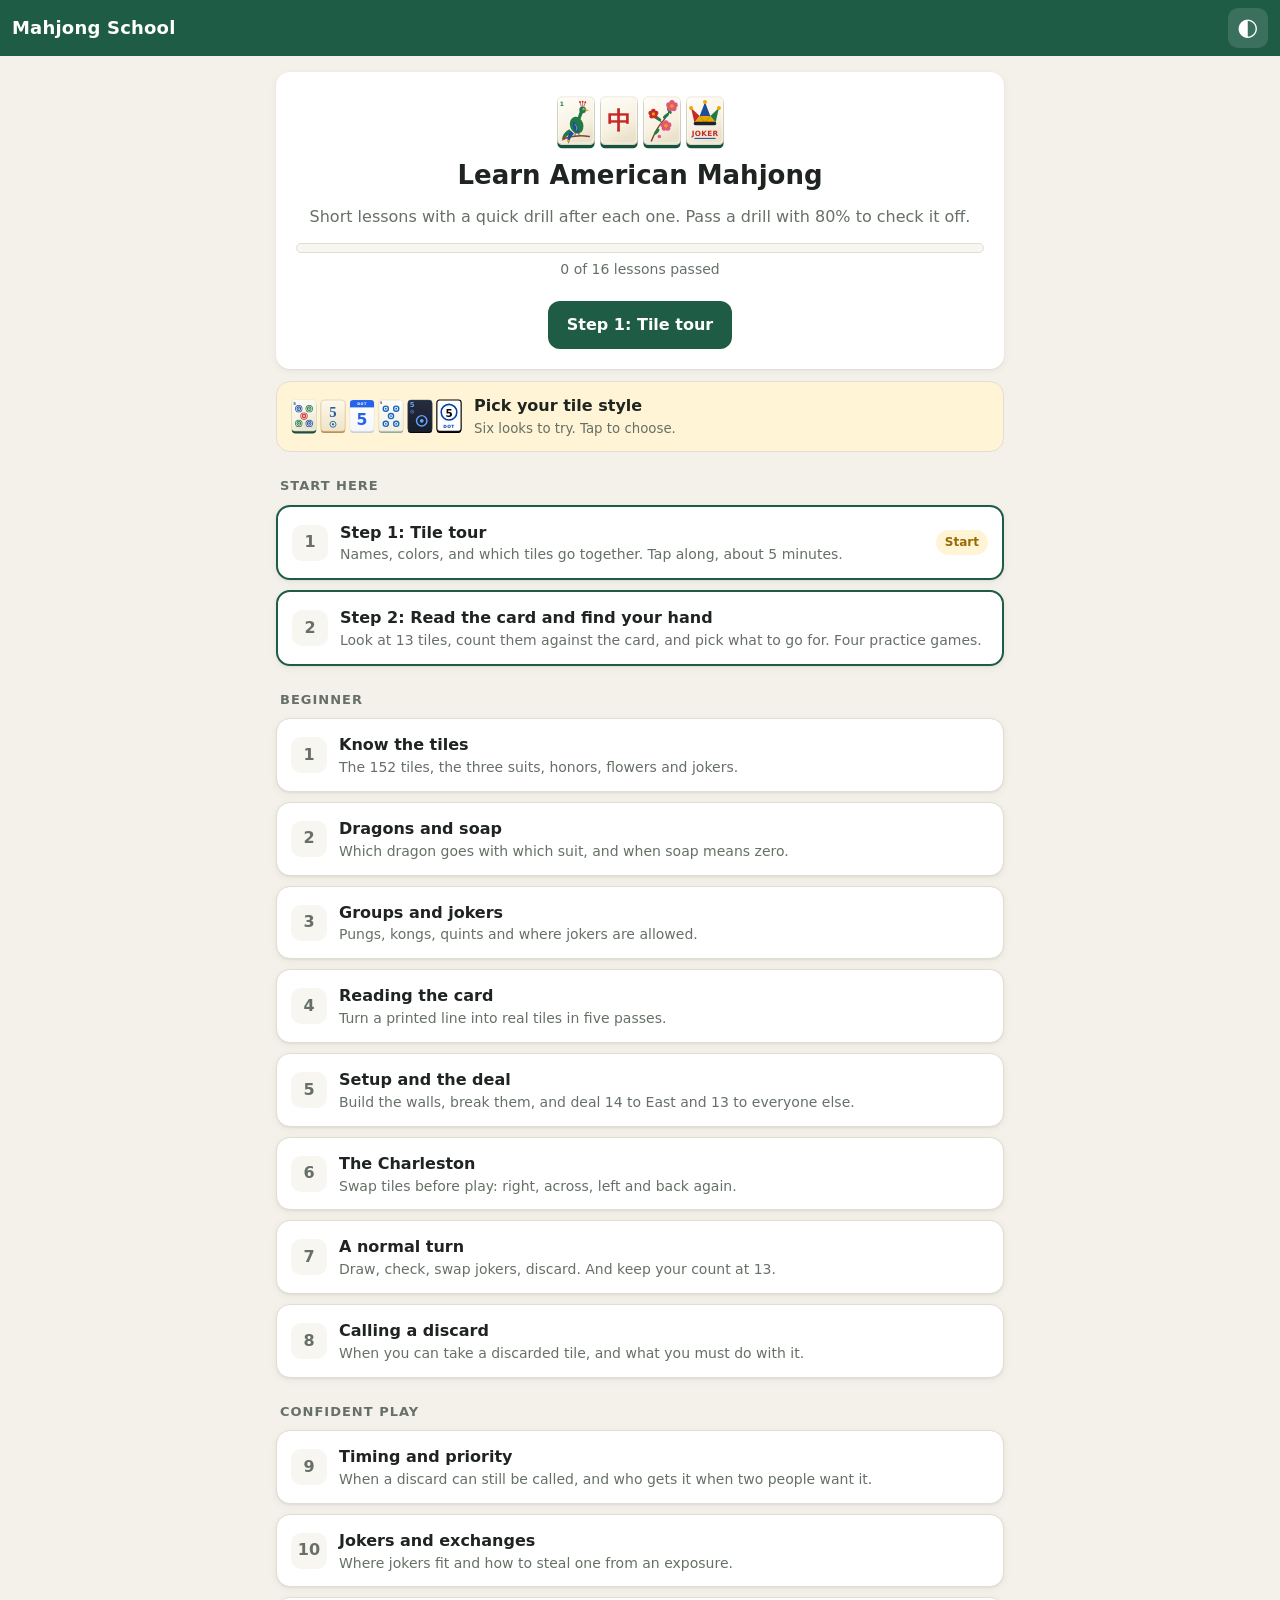
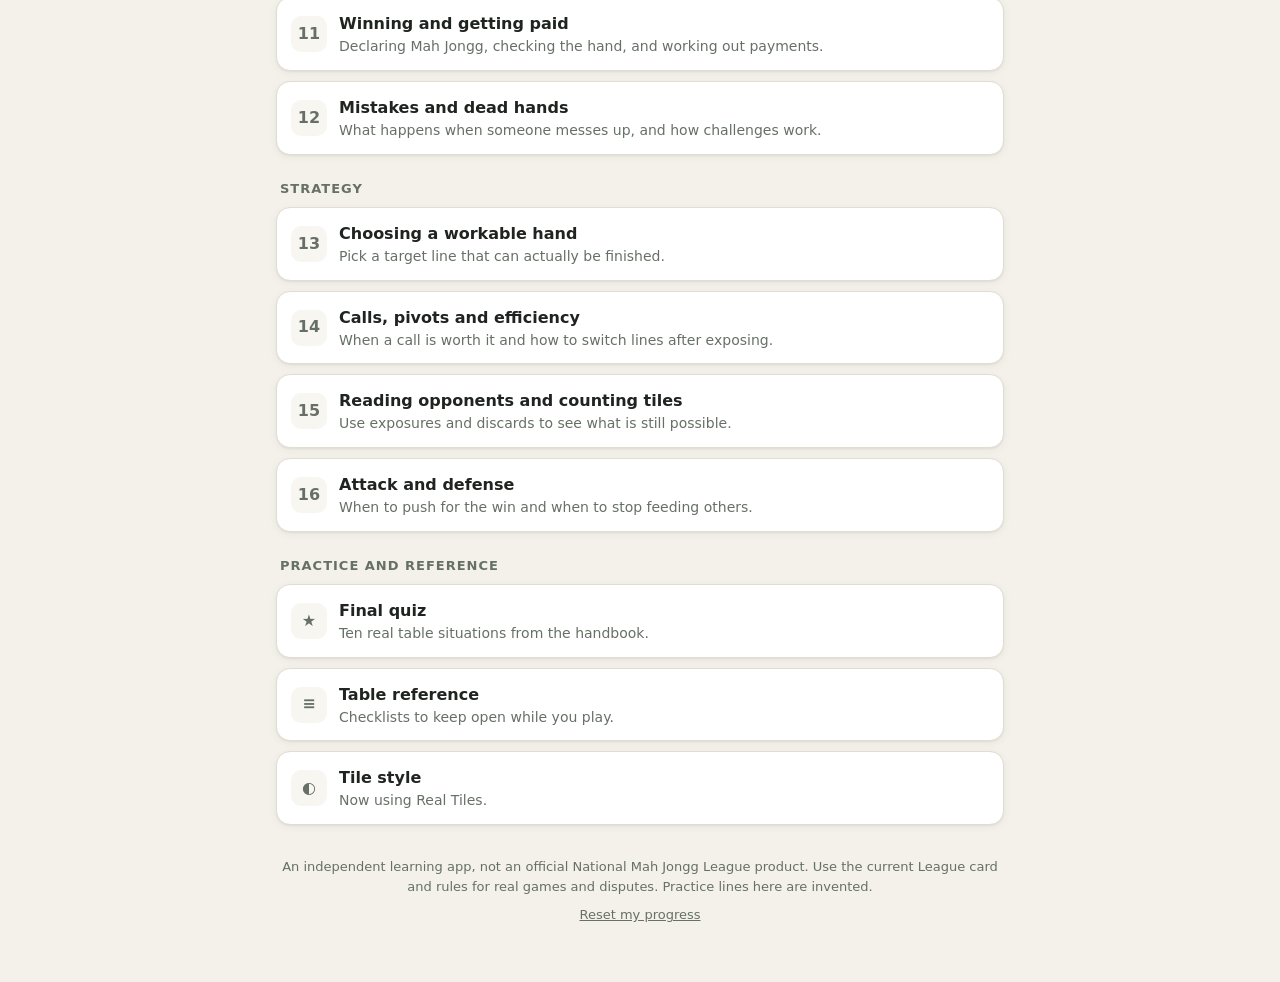
==== index.html @ cfd689c4 "Add files via upload" ====
<!doctype html>
<html lang="en">
<head>
  <meta charset="utf-8">
  <meta name="viewport" content="width=device-width, initial-scale=1, viewport-fit=cover">
  <title>Mahjong School</title>
  <meta name="description" content="Learn American Mahjong rules step by step with lessons and drills.">
  <meta name="theme-color" content="#1f5c46">
  <meta name="apple-mobile-web-app-capable" content="yes">
  <meta name="mobile-web-app-capable" content="yes">
  <meta name="apple-mobile-web-app-title" content="Mahjong School">
  <link rel="manifest" href="manifest.webmanifest">
  <link rel="icon" href="icon.svg" type="image/svg+xml">
  <link rel="apple-touch-icon" href="icon.svg">
  <link rel="stylesheet" href="css/style.css">
</head>
<body>
  <header class="bar">
    <button id="back" class="icon-btn" aria-label="Back" hidden>‹</button>
    <a href="#/" class="brand">Mahjong School</a>
    <a href="#/tiles" class="icon-btn" aria-label="Tile style">◐</a>
  </header>
  <main id="app"></main>
  <script src="js/tiles.js"></script>
  <script src="js/content.js"></script>
  <script src="js/drills.js"></script>
  <script src="js/card.js"></script>
  <script src="js/app.js"></script>
</body>
</html>
---- css/style.css ----
:root {
  --bg: #f4f1ea;
  --surface: #ffffff;
  --surface2: #f8f6f1;
  --ink: #1f2420;
  --muted: #667066;
  --line: #e2ddd2;
  --felt: #1f5c46;
  --felt-ink: #ffffff;
  --accent: #c0392b;
  --ok: #1d7a47;
  --ok-bg: #e6f4ec;
  --no: #b3261e;
  --no-bg: #fbe9e7;
  --warn: #9a6a00;
  --warn-bg: #fff4d6;
  --radius: 14px;
  --shadow: 0 1px 2px rgba(0,0,0,.05), 0 2px 8px rgba(0,0,0,.05);
  --a: #1f5fa8; --b: #c0392b; --c: #1d7a47;
}
@media (prefers-color-scheme: dark) {
  :root {
    --bg: #12161a; --surface: #1b2127; --surface2: #222930; --ink: #e9ece8; --muted: #9aa49c;
    --line: #2d353d; --felt: #2a7a5e; --ok: #5fd08f; --ok-bg: #173527; --no: #ff8a80; --no-bg: #3a1d1b;
    --warn: #f5c451; --warn-bg: #3a3016; --shadow: none;
    --a: #6aa8f0; --b: #f2776b; --c: #5fd08f;
  }
}
* { box-sizing: border-box; }
html { -webkit-text-size-adjust: 100%; }
body {
  margin: 0; background: var(--bg); color: var(--ink);
  font: 16px/1.55 system-ui, -apple-system, "Segoe UI", Roboto, sans-serif;
  padding-bottom: env(safe-area-inset-bottom);
}
a { color: inherit; }
h1, h2, h3 { line-height: 1.25; margin: 0 0 .5em; }
.tile { display: inline-block; flex: none; }
.tile-row { display: inline-flex; flex-wrap: wrap; gap: 3px; vertical-align: middle; margin: 4px 0; }

/* top bar */
.bar {
  position: sticky; top: 0; z-index: 10; display: flex; align-items: center; gap: 8px;
  padding: calc(8px + env(safe-area-inset-top)) 12px 8px; background: var(--felt); color: var(--felt-ink);
}
.brand { font-weight: 800; text-decoration: none; font-size: 18px; flex: 1; letter-spacing: .2px; }
.icon-btn {
  width: 40px; height: 40px; border-radius: 10px; border: 0; background: rgba(255,255,255,.12);
  color: inherit; font-size: 24px; display: grid; place-items: center; text-decoration: none; cursor: pointer;
}
.icon-btn[hidden] { display: none; }

main { max-width: 760px; margin: 0 auto; padding: 16px 16px 48px; }

/* buttons */
.btn {
  display: inline-flex; align-items: center; justify-content: center; gap: 6px;
  min-height: 48px; padding: 10px 18px; border-radius: 12px; border: 1px solid transparent;
  font: inherit; font-weight: 700; text-decoration: none; cursor: pointer; text-align: center;
}
.btn.primary { background: var(--felt); color: #fff; }
.btn.ghost { background: var(--surface); border-color: var(--line); color: var(--ink); }
.btn.wide { width: 100%; }
.linkbtn { background: none; border: 0; color: var(--muted); text-decoration: underline; font: inherit; cursor: pointer; padding: 8px; }

/* home */
.hero { background: var(--surface); border-radius: var(--radius); padding: 20px; box-shadow: var(--shadow); text-align: center; }
.hero h1 { font-size: 26px; margin-top: 6px; }
.hero p { color: var(--muted); margin: 0 0 14px; }
.hero .btn { width: 100%; margin-top: 6px; }
.meter { height: 10px; background: var(--surface2); border-radius: 99px; overflow: hidden; border: 1px solid var(--line); }
.meter i { display: block; height: 100%; background: var(--felt); border-radius: 99px; transition: width .3s; }
.meter.small { height: 6px; margin: 8px 0 14px; }
.meter-label { font-size: 14px; margin-top: 6px !important; }
.banner {
  display: flex; gap: 12px; align-items: center; margin-top: 12px; padding: 12px 14px; text-decoration: none;
  background: var(--warn-bg); border-radius: var(--radius); border: 1px solid var(--line);
}
.banner small { display: block; color: var(--muted); }
.stage { font-size: 13px; text-transform: uppercase; letter-spacing: 1px; color: var(--muted); margin: 26px 4px 10px; }
.list { display: grid; gap: 10px; }
.card {
  display: flex; align-items: center; gap: 12px; padding: 14px; background: var(--surface);
  border-radius: var(--radius); text-decoration: none; box-shadow: var(--shadow); border: 1px solid var(--line);
}
.card .num {
  width: 36px; height: 36px; flex: none; border-radius: 10px; display: grid; place-items: center;
  background: var(--surface2); font-weight: 800; color: var(--muted);
}
.card.done .num { background: var(--ok-bg); color: var(--ok); }
.card-body { flex: 1; min-width: 0; }
.card-body b { display: block; }
.card-body small { color: var(--muted); display: block; font-size: 14px; line-height: 1.35; }
.chip { font-size: 12px; font-weight: 700; padding: 3px 9px; border-radius: 99px; background: var(--surface2); color: var(--muted); white-space: nowrap; }
.chip.ok { background: var(--ok-bg); color: var(--ok); }
.chip.warn { background: var(--warn-bg); color: var(--warn); }
.foot { margin-top: 32px; font-size: 13px; color: var(--muted); text-align: center; }

/* lesson */
.eyebrow { font-size: 13px; color: var(--muted); margin: 4px 0; text-transform: uppercase; letter-spacing: .8px; }
.lesson h1 { font-size: 28px; }
.sec { background: var(--surface); border-radius: var(--radius); padding: 16px; margin: 12px 0; box-shadow: var(--shadow); border: 1px solid var(--line); overflow-x: auto; }
.sec h3 { font-size: 18px; }
.sec p { margin: .5em 0; }
.sec ul, .sec ol { padding-left: 22px; margin: .5em 0; }
.sec li { margin: .3em 0; }
.sec.tip { background: var(--warn-bg); }
.note { font-size: 14px; color: var(--muted); border-left: 3px solid var(--line); padding-left: 10px; }
.t { width: 100%; border-collapse: collapse; font-size: 15px; margin: 8px 0; }
.t th, .t td { text-align: left; padding: 8px 6px; border-bottom: 1px solid var(--line); vertical-align: middle; }
.t th { font-size: 13px; color: var(--muted); font-weight: 700; }
.t .yes { color: var(--ok); font-weight: 700; }
.t .no { color: var(--no); font-weight: 700; }
.practice {
  display: flex; gap: 12px; align-items: center; justify-content: space-between; flex-wrap: wrap;
  background: var(--felt); color: #fff; border-radius: var(--radius); padding: 16px; margin: 20px 0 12px;
}
.practice small { display: block; opacity: .85; }
.practice .btn.primary { background: #fff; color: var(--felt); }
.pager { display: flex; justify-content: space-between; gap: 10px; }
.pager .btn { flex: 1; font-size: 14px; }
.check { list-style: none; padding-left: 0 !important; }
.check li::before { content: "☐ "; color: var(--felt); font-weight: 800; }
.seq { display: flex; gap: 6px; margin: 8px 0; }
.seq span { flex: 1; text-align: center; background: var(--felt); color: #fff; border-radius: 8px; padding: 8px 4px; font-weight: 700; font-size: 14px; }
.seq.alt span { background: var(--surface2); color: var(--ink); border: 1px solid var(--line); }
.seq.one span { background: transparent; color: var(--felt); border: 2px dashed var(--felt); }

/* card line */
.cardline {
  font: 800 22px/1.3 ui-monospace, "SF Mono", Menlo, Consolas, monospace; letter-spacing: 1px;
  background: var(--surface2); border: 1px solid var(--line); border-radius: 10px; padding: 10px 12px; margin: 8px 0;
  display: flex; flex-wrap: wrap; gap: 10px; align-items: center;
}
.ln-a { color: var(--a); } .ln-b { color: var(--b); } .ln-c { color: var(--c); } .ln-n { color: var(--ink); }
.ln-tag { margin-left: auto; font-size: 14px; border: 2px solid currentColor; border-radius: 6px; padding: 0 6px; color: var(--muted); }

/* drill */
.drill-top { display: flex; justify-content: space-between; align-items: baseline; }
.drill-top span { color: var(--muted); font-size: 14px; }
.qcard { background: var(--surface); border-radius: var(--radius); padding: 18px 16px; box-shadow: var(--shadow); border: 1px solid var(--line); }
.prompt { text-align: center; }
.prompt .q { font-size: 18px; font-weight: 700; margin: 10px 0; }
.prompt .small, .small { color: var(--muted); font-size: 14px; margin: 6px 0; }
.rack { display: flex; flex-wrap: wrap; gap: 10px; justify-content: center; margin: 6px 0; }
.money { font-size: 17px; background: var(--surface2); border-radius: 10px; padding: 10px; }
.opts { display: grid; gap: 10px; margin-top: 14px; }
.opts.grid { grid-template-columns: 1fr 1fr; }
.opt {
  min-height: 52px; padding: 10px 14px; border-radius: 12px; border: 2px solid var(--line);
  background: var(--surface); color: var(--ink); font: inherit; font-weight: 600; text-align: left; cursor: pointer;
  display: flex; align-items: center; gap: 10px; transition: border-color .15s, background .15s;
}
.opts.grid .opt { flex-direction: column; text-align: center; justify-content: center; }
.optlabel { font-size: 14px; }
.opt:not(:disabled):active { transform: scale(.99); }
@media (hover: hover) { .opt:not(:disabled):hover { border-color: var(--felt); } }
.opt:disabled { cursor: default; }
.opt.right { border-color: var(--ok); background: var(--ok-bg); }
.opt.wrong { border-color: var(--no); background: var(--no-bg); }
.opt:disabled:not(.right):not(.wrong) { opacity: .55; }
.fb { margin-top: 14px; padding: 12px 14px; border-radius: 12px; }
.fb.ok { background: var(--ok-bg); } .fb.ok b { color: var(--ok); }
.fb.no { background: var(--no-bg); } .fb.no b { color: var(--no); }
.fb p { margin: 4px 0 0; }
#fb .btn { margin-top: 12px; }

.order { margin-top: 14px; text-align: center; }
.slots { display: flex; gap: 8px; justify-content: center; margin-bottom: 14px; }
.slot {
  flex: 1; max-width: 120px; min-height: 52px; border-radius: 12px; border: 2px dashed var(--line);
  display: grid; place-items: center; font-weight: 700; color: var(--muted);
}
.slot.filled { border-style: solid; border-color: var(--felt); color: var(--ink); }
.slot.right { border-color: var(--ok); background: var(--ok-bg); }
.slot.wrong { border-color: var(--no); background: var(--no-bg); }
.order-items { display: flex; gap: 8px; justify-content: center; flex-wrap: wrap; }
.order-items .opt { justify-content: center; min-width: 96px; }

.result { text-align: center; background: var(--surface); border-radius: var(--radius); padding: 28px 18px; box-shadow: var(--shadow); }
.result .big { font-size: 64px; font-weight: 900; line-height: 1; }
.result.ok .big { color: var(--ok); }
.result.no .big { color: var(--no); }
.result .msg { font-weight: 600; }
.stack { display: grid; gap: 10px; margin-top: 18px; }

/* tile styles page */
.page-title { font-size: 28px; }
.lead { color: var(--muted); margin-top: 0; }
.styles { display: grid; gap: 12px; }
.style-card {
  text-align: left; font: inherit; color: var(--ink); background: var(--surface); border: 2px solid var(--line);
  border-radius: var(--radius); padding: 14px; cursor: pointer; box-shadow: var(--shadow);
}
.style-card.on { border-color: var(--felt); box-shadow: 0 0 0 3px color-mix(in srgb, var(--felt) 25%, transparent); }
.style-head { display: flex; justify-content: space-between; align-items: center; gap: 8px; }
.style-card p { color: var(--muted); font-size: 14px; margin: 4px 0 8px; }
.allset { display: grid; grid-template-columns: repeat(auto-fill, minmax(64px, 1fr)); gap: 10px 6px; }
.allset figure { margin: 0; text-align: center; }
.allset figcaption { font-size: 11px; color: var(--muted); line-height: 1.2; }

@media (min-width: 700px) {
  .styles { grid-template-columns: 1fr 1fr; }
  .hero .btn { width: auto; }
}
.banner .tile-row { flex-wrap: nowrap; flex: none; }

/* ---------- tile tour ---------- */
.center { text-align: center; }
.c-bam { color: var(--c); } .c-crak { color: var(--b); } .c-dot { color: var(--a); }
.tour h1 { font-size: 28px; }
.tour-dots { display: flex; gap: 4px; margin-bottom: 10px; }
.tour-dots i { flex: 1; height: 5px; border-radius: 99px; background: var(--line); }
.tour-dots i.done { background: var(--felt); opacity: .55; }
.tour-dots i.on { background: var(--felt); }
.tour-body { overflow: visible; }
.tour-note { background: var(--warn-bg); border-radius: 10px; padding: 10px 12px; font-size: 15px; margin-top: 12px; }
.tour-nav { display: flex; gap: 10px; margin-top: 14px; position: sticky; bottom: 0; padding: 10px 0 calc(10px + env(safe-area-inset-bottom)); background: linear-gradient(to top, var(--bg) 70%, transparent); }
.tour-nav .btn { flex: 1; }
.tour-nav .btn.primary { flex: 2; }
.btn:disabled { opacity: .5; cursor: default; }
.tour-card { border: 2px solid var(--felt); }

.fam { display: grid; gap: 6px; margin: 12px 0; }
.fam-row { display: flex; align-items: center; gap: 12px; padding: 6px 10px; border-radius: 10px; background: var(--surface2); }
.fam-row.suit { border-left: 4px solid var(--felt); }
.fam-row small { display: block; color: var(--muted); font-size: 13px; }
.pairs { display: grid; gap: 8px; margin: 12px 0; }
.pair-row { display: flex; align-items: center; gap: 12px; padding: 8px 10px; border-radius: 10px; background: var(--surface2); }
.pair-row .tile-row { flex: none; margin: 0; }
.pair-row.ok { background: var(--ok-bg); }
.pair-row.bad { background: var(--no-bg); }
.vs { display: flex; align-items: center; justify-content: center; gap: 16px; font-weight: 800; color: var(--muted); }
.famtable td { font-size: 14px; }
.famtable .tile-row { margin: 0 4px 0 0; }

.tapgrid { display: grid; grid-template-columns: repeat(auto-fill, minmax(78px, 1fr)); gap: 8px; margin-top: 12px; }
.tapt {
  background: var(--surface2); border: 2px solid var(--line); border-radius: 12px; padding: 8px 4px 6px;
  display: flex; flex-direction: column; align-items: center; gap: 4px; cursor: pointer; font: inherit; color: var(--muted);
}
.tapt span { font-size: 12px; font-weight: 700; min-height: 16px; }
.tapt.shown { color: var(--ink); }
.tapt.active { border-color: var(--felt); background: var(--surface); }
.tapinfo { margin-top: 12px; padding: 10px 12px; border-radius: 10px; background: var(--surface2); min-height: 48px; text-align: center; }
.tapinfo small { color: var(--muted); }
.q.center { font-size: 18px; font-weight: 700; margin: 10px 0 4px; }

.match { display: grid; grid-template-columns: 1fr 1fr; gap: 14px; margin-top: 12px; }
.mcol { display: grid; gap: 8px; }
.mtile {
  display: flex; align-items: center; gap: 10px; padding: 8px; border-radius: 12px; border: 2px solid var(--line);
  background: var(--surface2); font: inherit; font-weight: 700; color: var(--ink); cursor: pointer; text-align: left;
}
.mtile span { font-size: 14px; }
.mtile.sel { border-color: var(--felt); background: var(--surface); box-shadow: 0 0 0 3px color-mix(in srgb, var(--felt) 25%, transparent); }
.mtile.matched { cursor: default; }
.mtile.m-b { border-color: var(--c); background: color-mix(in srgb, var(--c) 14%, var(--surface)); }
.mtile.m-c { border-color: var(--b); background: color-mix(in srgb, var(--b) 14%, var(--surface)); }
.mtile.m-d { border-color: var(--a); background: color-mix(in srgb, var(--a) 14%, var(--surface)); }
.shake { animation: shake .35s; border-color: var(--no) !important; }
@keyframes shake { 25% { transform: translateX(-5px); } 75% { transform: translateX(5px); } }
@media (max-width: 380px) { .mtile { flex-direction: column; text-align: center; } }

.sort-tile { margin: 8px 0; }
.bins { display: grid; grid-template-columns: 1fr 1fr 1fr; gap: 8px; margin-top: 10px; }
.bin { justify-content: center; text-align: center; padding: 8px 4px; min-height: 48px; font-size: 15px; }

/* ---------- step 2: card and hand finder ---------- */
.pline { width: 100%; text-align: left; }
.pl-groups {
  display: flex; flex-wrap: wrap; gap: 4px 12px; align-items: baseline;
  font: 800 19px/1.3 ui-monospace, "SF Mono", Menlo, Consolas, monospace; letter-spacing: .5px;
}
.pl-groups .grp { white-space: nowrap; }
.pl-meta { display: flex; flex-wrap: wrap; gap: 6px 10px; align-items: center; margin-top: 3px; font-size: 13px; color: var(--muted); }
.pl-note { flex: 1 1 auto; min-width: 0; }
.pl-tag { font-weight: 800; border: 1.5px solid currentColor; border-radius: 5px; padding: 0 5px; }
.pl-val { font-weight: 800; color: var(--ink); }
.pl-cat { font-size: 11px; font-weight: 800; text-transform: uppercase; letter-spacing: .6px; background: var(--surface2); border: 1px solid var(--line); border-radius: 99px; padding: 1px 8px; }
.pline-btn { display: block; width: 100%; font: inherit; color: inherit; background: var(--surface2); border: 1.5px solid var(--line); border-radius: 12px; padding: 10px 12px; margin: 8px 0; cursor: pointer; }
.pline-btn.open { border-color: var(--felt); }
.pl-sample { margin-top: 8px; }
.sec > .pline { background: var(--surface2); border: 1px solid var(--line); border-radius: 12px; padding: 10px 12px; margin: 8px 0; }

.build { display: flex; flex-wrap: wrap; gap: 8px; justify-content: center; margin: 10px 0; }
.bgrp { display: inline-flex; gap: 1px; }
.tw { display: inline-flex; position: relative; }
.tw.ghost { opacity: .3; filter: grayscale(.6); }
.tw.ghost::after { content: ""; position: absolute; inset: 0 0 3px; border: 1.5px dashed var(--muted); border-radius: 5px; }
.tw.jk::after { content: ""; position: absolute; left: 15%; right: 15%; bottom: -3px; height: 3px; border-radius: 3px; background: var(--felt); }

.prack { display: flex; flex-wrap: wrap; gap: 2px; justify-content: center; margin: 6px 0 10px; }
.rt { display: inline-flex; background: none; border: 0; padding: 0; border-radius: 6px; transition: transform .12s, opacity .15s; position: relative; }
.prack.selectable .rt { cursor: pointer; padding: 2px; }
.rt.dim { opacity: .3; }
.rt.use { filter: drop-shadow(0 0 3px color-mix(in srgb, var(--ok) 80%, transparent)); }
.rt.picked { transform: translateY(-8px); outline: 2.5px solid var(--accent); outline-offset: 1px; }

.lineopt { flex-direction: column; align-items: stretch; padding: 10px 12px; }
.lineopt.chosen { border-color: var(--felt); background: color-mix(in srgb, var(--felt) 12%, var(--surface)); box-shadow: 0 0 0 2px var(--felt); }
.lineopt.top3 { border-color: var(--ok); }
.fitchip { align-self: flex-start; margin-top: 6px; font-size: 12px; font-weight: 800; padding: 2px 9px; border-radius: 99px; background: var(--ok-bg); color: var(--ok); }
.opt.wrong .fitchip { background: var(--no-bg); color: var(--no); }
#cardpick .lineopt { margin: 6px 0; width: 100%; }
.catttl { font-size: 13px; text-transform: uppercase; letter-spacing: .8px; color: var(--muted); margin: 18px 4px 4px; }
.sticky-rack {
  position: sticky; top: calc(56px + env(safe-area-inset-top)); z-index: 5; background: var(--bg);
  padding: 6px 0 2px; margin: 0 -4px; border-bottom: 1px solid var(--line);
}
.sticky-rack .prack { margin: 2px 0; }
.sticky-rack p { margin: 0 0 4px; }
.checkbar { position: sticky; bottom: 0; padding: 10px 0 calc(10px + env(safe-area-inset-bottom)); background: linear-gradient(to top, var(--bg) 75%, transparent); }
.topcard { background: var(--surface); border: 1.5px solid var(--line); border-radius: 12px; padding: 10px 12px; margin: 10px 0; }
.topcard.mine { border-color: var(--felt); box-shadow: 0 0 0 2px var(--felt); }
.topcard .small { margin: 2px 0 0; }
.prack.selectable { margin-top: 16px; }

/* ---------- difficulty levels ---------- */
.levels { display: grid; grid-template-columns: repeat(3, 1fr); gap: 8px; margin: 4px 0 6px; }
.lvl {
  font: inherit; color: var(--ink); background: var(--surface); border: 2px solid var(--line); border-radius: 12px;
  padding: 10px 6px; cursor: pointer; display: flex; flex-direction: column; align-items: center; gap: 2px; min-height: 56px;
}
.lvl small { font-size: 12px; color: var(--muted); line-height: 1.2; text-align: center; }
.lvl.on.lvl-easy { border-color: #2e9d5b; background: color-mix(in srgb, #2e9d5b 12%, var(--surface)); }
.lvl.on.lvl-medium { border-color: #d49a00; background: color-mix(in srgb, #d49a00 14%, var(--surface)); }
.lvl.on.lvl-hard { border-color: #c0392b; background: color-mix(in srgb, #c0392b 12%, var(--surface)); }
.lvl-desc { margin: 4px 4px 12px; }
.lvl-badge { font-size: 11px; font-weight: 800; padding: 1px 8px; border-radius: 99px; color: #fff; vertical-align: 2px; margin-left: 4px; }
.lvl-badge.lvl-easy { background: #2e9d5b; } .lvl-badge.lvl-medium { background: #c48c00; } .lvl-badge.lvl-hard { background: #c0392b; }
.lvdots { display: flex; gap: 5px; margin-top: 6px; }
.lvdots .dot { width: 10px; height: 10px; border-radius: 50%; border: 2px solid var(--line); }
.lvdots .dot.on.lvl-easy { background: #2e9d5b; border-color: #2e9d5b; }
.lvdots .dot.on.lvl-medium { background: #d49a00; border-color: #d49a00; }
.lvdots .dot.on.lvl-hard { background: #c0392b; border-color: #c0392b; }
.hardtip { background: var(--warn-bg); border-radius: 12px; padding: 10px 14px; margin: 12px 0; font-size: 15px; }
.hardtip ul { margin: 4px 0 0; padding-left: 20px; }
.drill-top .lvl-badge { color: #fff; font-size: 11px; }
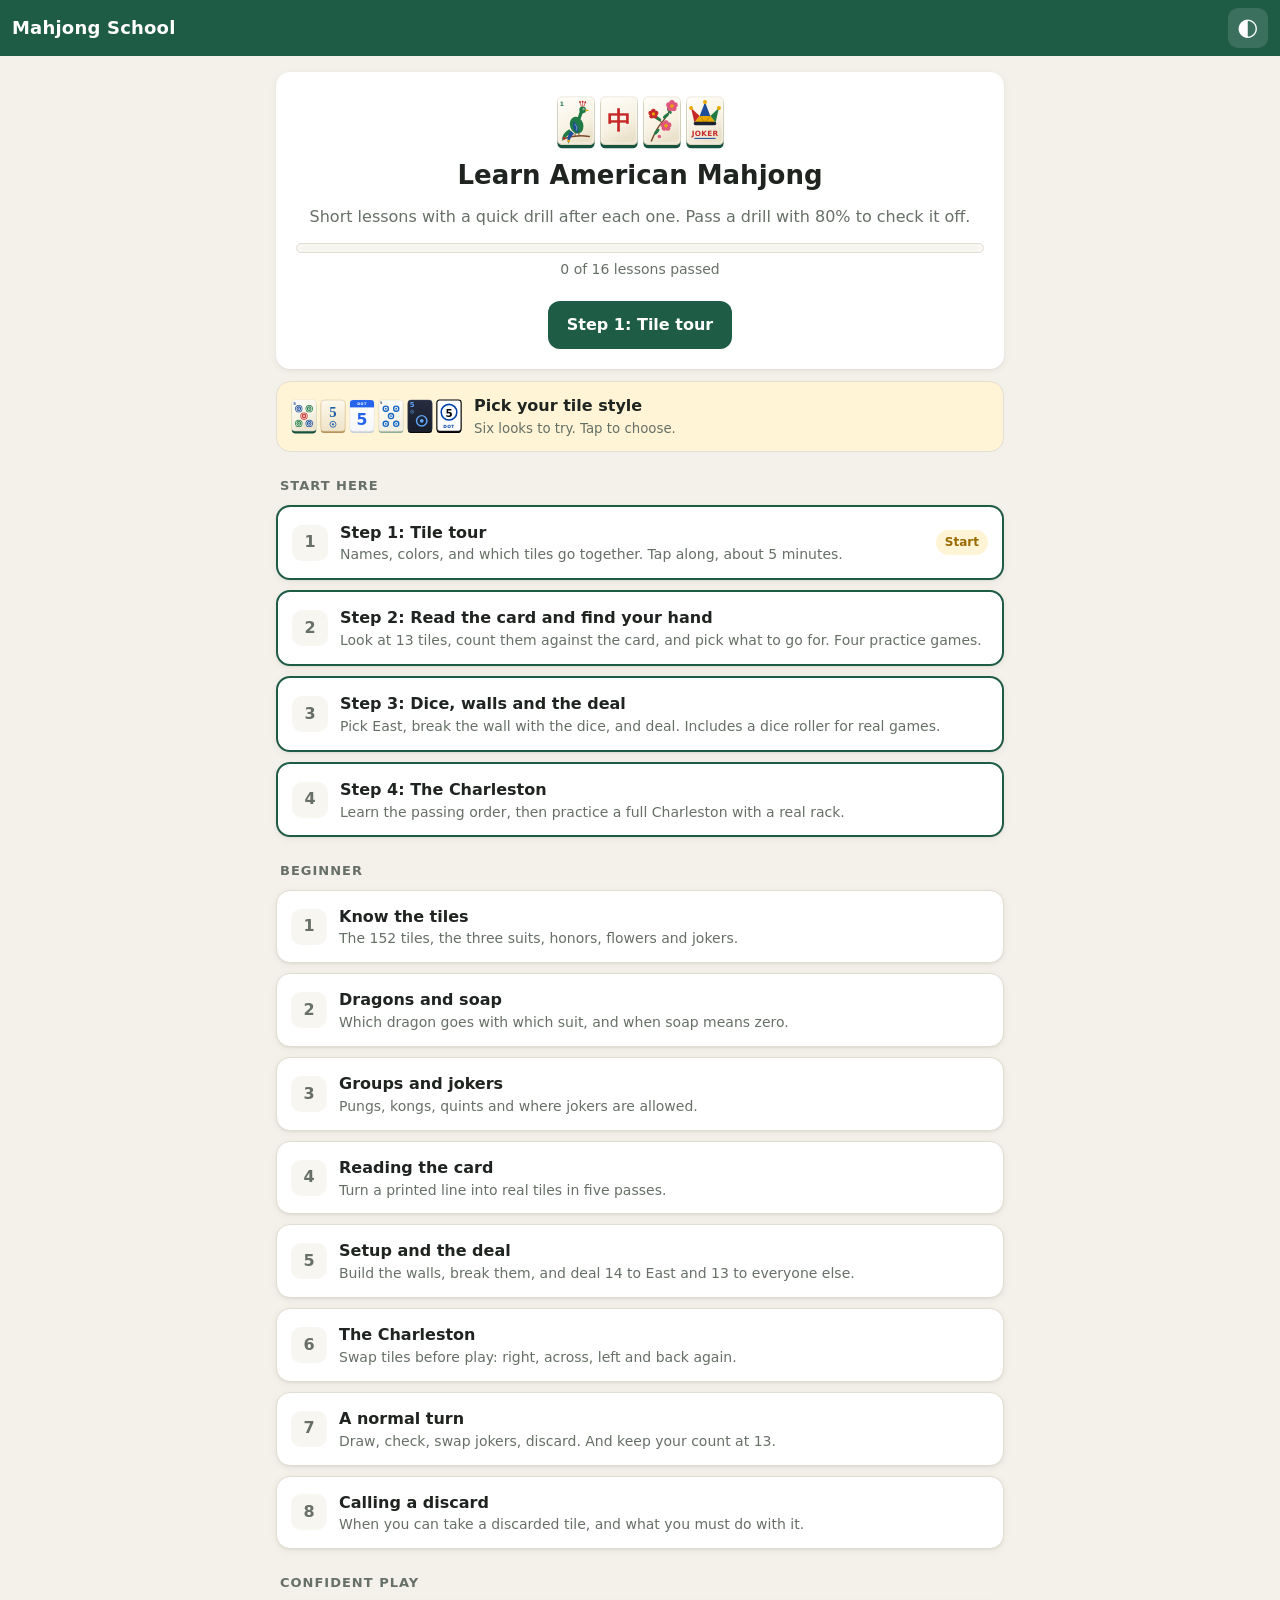
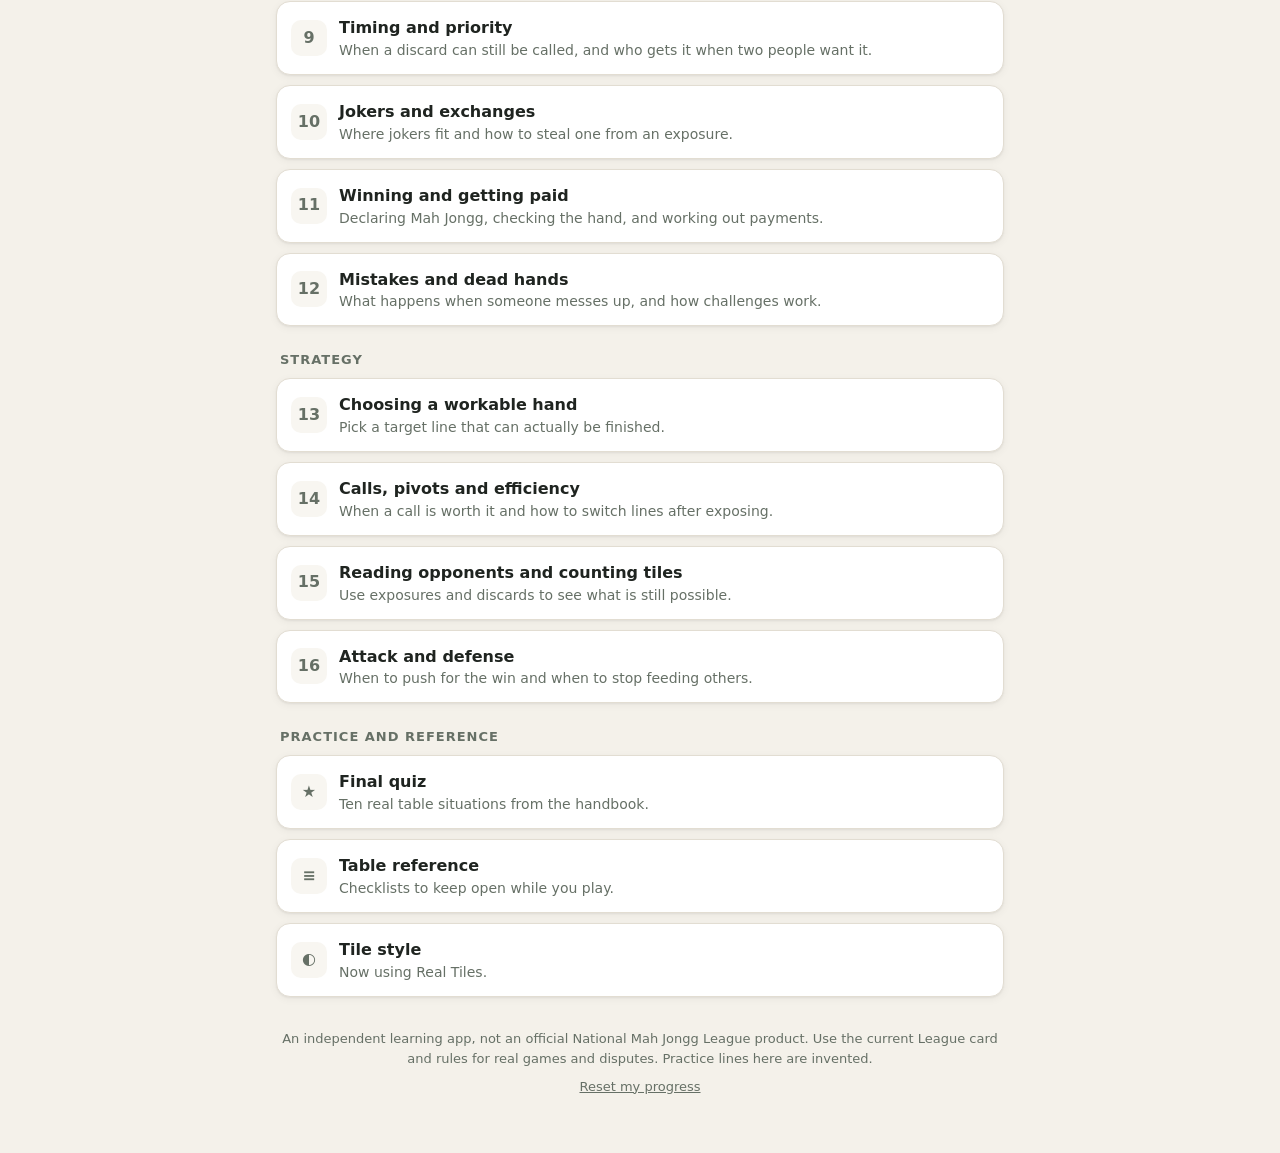
==== commit 9915bac5: "Add files via upload" ====
--- a/index.html
+++ b/index.html
@@ -25,6 +25,7 @@
   <script src="js/content.js"></script>
   <script src="js/drills.js"></script>
   <script src="js/card.js"></script>
+  <script src="js/steps.js"></script>
   <script src="js/app.js"></script>
 </body>
 </html>
--- a/css/style.css
+++ b/css/style.css
@@ -337,3 +337,129 @@
 .hardtip { background: var(--warn-bg); border-radius: 12px; padding: 10px 14px; margin: 12px 0; font-size: 15px; }
 .hardtip ul { margin: 4px 0 0; padding-left: 20px; }
 .drill-top .lvl-badge { color: #fff; font-size: 11px; }
+
+/* ---------- 8-tile dragon match ---------- */
+.m8grid { display: grid; grid-template-columns: repeat(4, 1fr); gap: 6px; margin-top: 6px; }
+.m8 {
+  display: flex; flex-direction: column; align-items: center; gap: 2px; padding: 6px 2px 4px;
+  background: var(--surface2); border: 2px solid var(--line); border-radius: 12px; font: inherit; color: var(--ink); cursor: pointer;
+}
+.m8 span { font-size: 11px; font-weight: 700; line-height: 1.1; text-align: center; }
+.m8.sel { border-color: var(--felt); background: var(--surface); box-shadow: 0 0 0 3px color-mix(in srgb, var(--felt) 25%, transparent); transform: translateY(-3px); }
+.m8.matched { opacity: .35; cursor: default; }
+.m8.m-b { border-color: var(--c); } .m8.m-c { border-color: var(--b); } .m8.m-d { border-color: var(--a); }
+.m8drag { display: grid; grid-template-columns: repeat(3, 1fr); gap: 8px; margin-top: 14px; }
+.mdrag {
+  display: flex; flex-direction: column; align-items: center; gap: 4px; padding: 10px 4px 8px; min-height: 150px;
+  background: var(--surface); border: 2px dashed var(--line); border-radius: 14px; font: inherit; color: var(--ink); cursor: pointer;
+}
+.mdn { font-size: 13px; font-weight: 800; text-align: center; line-height: 1.15; }
+.mdn small { display: block; font-weight: 600; color: var(--muted); }
+.mpile { display: flex; flex-wrap: wrap; gap: 1px; justify-content: center; min-height: 28px; }
+.mdrag[data-c="DG"] { border-color: color-mix(in srgb, var(--c) 55%, var(--line)); }
+.mdrag[data-c="DR"] { border-color: color-mix(in srgb, var(--b) 55%, var(--line)); }
+.mdrag[data-c="DW"] { border-color: color-mix(in srgb, var(--a) 55%, var(--line)); }
+.mdrag.flash { transform: scale(1.04); transition: transform .15s; }
+@media (min-width: 560px) { .m8grid { grid-template-columns: repeat(8, 1fr); } }
+
+/* ---------- bigger tiles in Step 2 ---------- */
+/* racks: 7 tiles per row, sized to the screen */
+.prack { gap: 4px 3px; margin: 8px 0 12px; }
+.prack .rt { flex: 0 0 calc((100% - 18px) / 7); max-width: 64px; }
+.prack .rt svg { width: 100%; height: auto; display: block; }
+.prack.selectable .rt { padding: 0; }
+.prack.selectable { margin-top: 18px; }
+.rt.picked { transform: translateY(-9px); outline-width: 3px; }
+.sticky-rack .prack .rt { flex-basis: calc((100% - 18px) / 7); max-width: 54px; }
+.sticky-rack { padding-top: 8px; }
+/* built hands */
+.build { gap: 10px 10px; }
+.pl-groups { font-size: 21px; }
+@media (min-width: 700px) { .prack .rt { max-width: 70px; } }
+.result .fresh { margin-top: 10px; }
+
+/* ---------- Step 3: dice, walls, deal ---------- */
+:root { --wall2: #2e8b6e; --wall1: #9fd2bd; --feltbg: #1f5c46; }
+@media (prefers-color-scheme: dark) { :root { --wall2: #3aa383; --wall1: #2a5b4b; --feltbg: #184a38; } }
+.minitable, .tablewrap { max-width: 380px; margin: 8px auto; }
+.tablesvg { width: 100%; height: auto; display: block; }
+.dicebox { text-align: center; }
+.dice { display: flex; gap: 14px; justify-content: center; margin: 10px 0 14px; }
+.die {
+  width: 64px; height: 64px; border-radius: 14px; background: #fffdf7; border: 1.5px solid #d6ccb3;
+  box-shadow: 0 4px 0 #c9bd9c, 0 6px 14px rgba(0,0,0,.15);
+  display: grid; grid-template-columns: repeat(3, 1fr); grid-template-rows: repeat(3, 1fr); padding: 9px; gap: 2px;
+}
+.die i { border-radius: 50%; }
+.die i.p { background: #1b2333; }
+.die[data-v="1"] i.p, .die[data-v="4"] i.p { background: #c62828; }
+.die.sm { width: 40px; height: 40px; border-radius: 9px; padding: 6px; box-shadow: 0 3px 0 #c9bd9c; }
+.dice.sm { gap: 8px; margin: 6px 0; }
+.die.rolling { animation: tumble .18s linear infinite; }
+@keyframes tumble { 0% { transform: rotate(0) translateY(0); } 50% { transform: rotate(14deg) translateY(-6px); } 100% { transform: rotate(0) translateY(0); } }
+.bigsum { font-size: 28px; font-weight: 800; margin-bottom: 4px; }
+.bigsum b { color: var(--felt); font-size: 34px; }
+.seg { display: flex; background: var(--surface2); border: 1px solid var(--line); border-radius: 12px; padding: 4px; gap: 4px; margin: 6px 0 12px; }
+.seg button { flex: 1; border: 0; background: transparent; padding: 10px; border-radius: 9px; font: inherit; font-weight: 700; color: var(--muted); cursor: pointer; min-height: 44px; }
+.seg button.on { background: var(--surface); color: var(--ink); box-shadow: var(--shadow); }
+.eastgrid { display: grid; grid-template-columns: 1fr 1fr; gap: 10px; margin: 10px 0 14px; }
+.eastseat { background: var(--surface); border: 2px solid var(--line); border-radius: 14px; padding: 10px; text-align: center; }
+.eastseat .tot { display: block; font-size: 22px; font-weight: 900; }
+.eastseat.win { border-color: var(--felt); background: color-mix(in srgb, var(--felt) 12%, var(--surface)); }
+.eastseat.win b::after { content: " · East"; color: var(--felt); }
+.eastseat.out { opacity: .4; }
+.ewall { position: relative; display: grid; grid-template-columns: repeat(19, 1fr); gap: 2px; margin: 8px 0 2px; }
+.stk {
+  aspect-ratio: 1 / 1.5; border: 0; border-radius: 4px; background: var(--wall2); box-shadow: 0 3px 0 #14503d inset, 0 2px 0 rgba(0,0,0,.2);
+  padding: 0; font: 800 10px system-ui, sans-serif; color: #fff; cursor: pointer;
+}
+.stk:disabled { cursor: default; }
+.stk.cnt { background: #d4a017; box-shadow: 0 3px 0 #9c7400 inset; animation: pop .25s both; }
+.stk.last { outline: 2.5px solid #e5484d; outline-offset: 1px; }
+.stk.wrongpick { outline: 2.5px dashed var(--no); outline-offset: 2px; }
+@keyframes pop { from { transform: scale(.6); opacity: .3; } to { transform: scale(1); opacity: 1; } }
+.ewall .brk { position: absolute; top: -6px; bottom: -6px; width: 3px; margin-left: -2px; background: #e5484d; border-radius: 3px; }
+.ewall-ends { display: flex; justify-content: space-between; font-size: 12px; color: var(--muted); margin-bottom: 8px; }
+.dealtop { display: flex; align-items: center; justify-content: center; gap: 12px; margin: 4px 0; }
+.dealtop .dice { margin: 0; }
+.seatbtns { display: grid; grid-template-columns: repeat(4, 1fr); gap: 8px; margin: 10px 0; }
+.seatbtns .opt { justify-content: center; padding: 8px 4px; }
+
+/* ---------- Step 4: Charleston ---------- */
+.passsvg { width: 170px; height: 170px; }
+.threearrows { display: grid; grid-template-columns: repeat(3, 1fr); gap: 6px; }
+.threearrows figure { margin: 0; text-align: center; }
+.threearrows .passsvg { width: 100%; height: auto; }
+.threearrows figcaption { font-size: 13px; }
+.chorder { display: grid; gap: 10px; }
+.chorder small { color: var(--muted); margin-left: 6px; }
+.dirbtns { display: grid; grid-template-columns: repeat(3, 1fr); gap: 8px; margin: 12px 0; }
+.dirbtns .opt { justify-content: center; font-size: 17px; }
+.dirbtns .opt.wrong { opacity: .6; }
+.oslots { display: grid; grid-template-columns: repeat(7, 1fr); gap: 4px; margin: 10px 0; }
+.oslot { border: 2px dashed var(--line); border-radius: 10px; text-align: center; padding: 6px 2px; min-height: 58px; display: flex; flex-direction: column; justify-content: center; }
+.oslot small { font-size: 9.5px; color: var(--muted); line-height: 1.1; }
+.oslot b { font-size: 12px; }
+.oslot.cur { border-color: var(--felt); border-style: solid; }
+.oslot.ok { border-style: solid; border-color: var(--ok); background: var(--ok-bg); }
+.passdots { display: flex; gap: 4px; margin: 6px 0 12px; }
+.passdots i { flex: 1; height: 6px; border-radius: 99px; background: var(--line); }
+.passdots i.done { background: var(--felt); opacity: .55; }
+.passdots i.on { background: var(--felt); }
+.passdots i.skip { background: repeating-linear-gradient(45deg, var(--line) 0 4px, transparent 4px 8px); }
+.passrow { display: flex; gap: 10px; align-items: center; }
+.passrow .passsvg { width: 110px; height: 110px; flex: none; }
+.passrow .q { margin: 0 0 4px; font-size: 17px; font-weight: 800; }
+.tray { display: flex; gap: 6px; justify-content: center; margin: 4px 0 8px; padding: 8px; border: 2px dashed var(--line); border-radius: 12px; }
+.tray .rt { flex: 0 0 auto; width: 46px; }
+.tray .rt svg { width: 100%; height: auto; }
+.tray .rt.picked { transform: translateY(-8px); outline: 3px solid var(--accent); outline-offset: 1px; border-radius: 6px; }
+.rt.newt { animation: pop .35s both; }
+.targets { margin: 8px 0; background: var(--surface2); border: 1px solid var(--line); border-radius: 12px; padding: 8px 12px; }
+.targets summary { cursor: pointer; font-weight: 700; font-size: 14px; }
+.targets .pline { margin: 8px 0; }
+.targets ul { margin: 6px 0; padding-left: 18px; font-size: 14px; }
+.fitbar { display: flex; flex-wrap: wrap; align-items: baseline; gap: 4px 10px; justify-content: center; background: var(--surface2); border-radius: 12px; padding: 10px; margin: 12px 0; }
+.fitbar b { font-size: 18px; color: var(--felt); }
+.fitbar small { color: var(--muted); width: 100%; text-align: center; }
+.fitbar.big b { font-size: 26px; }
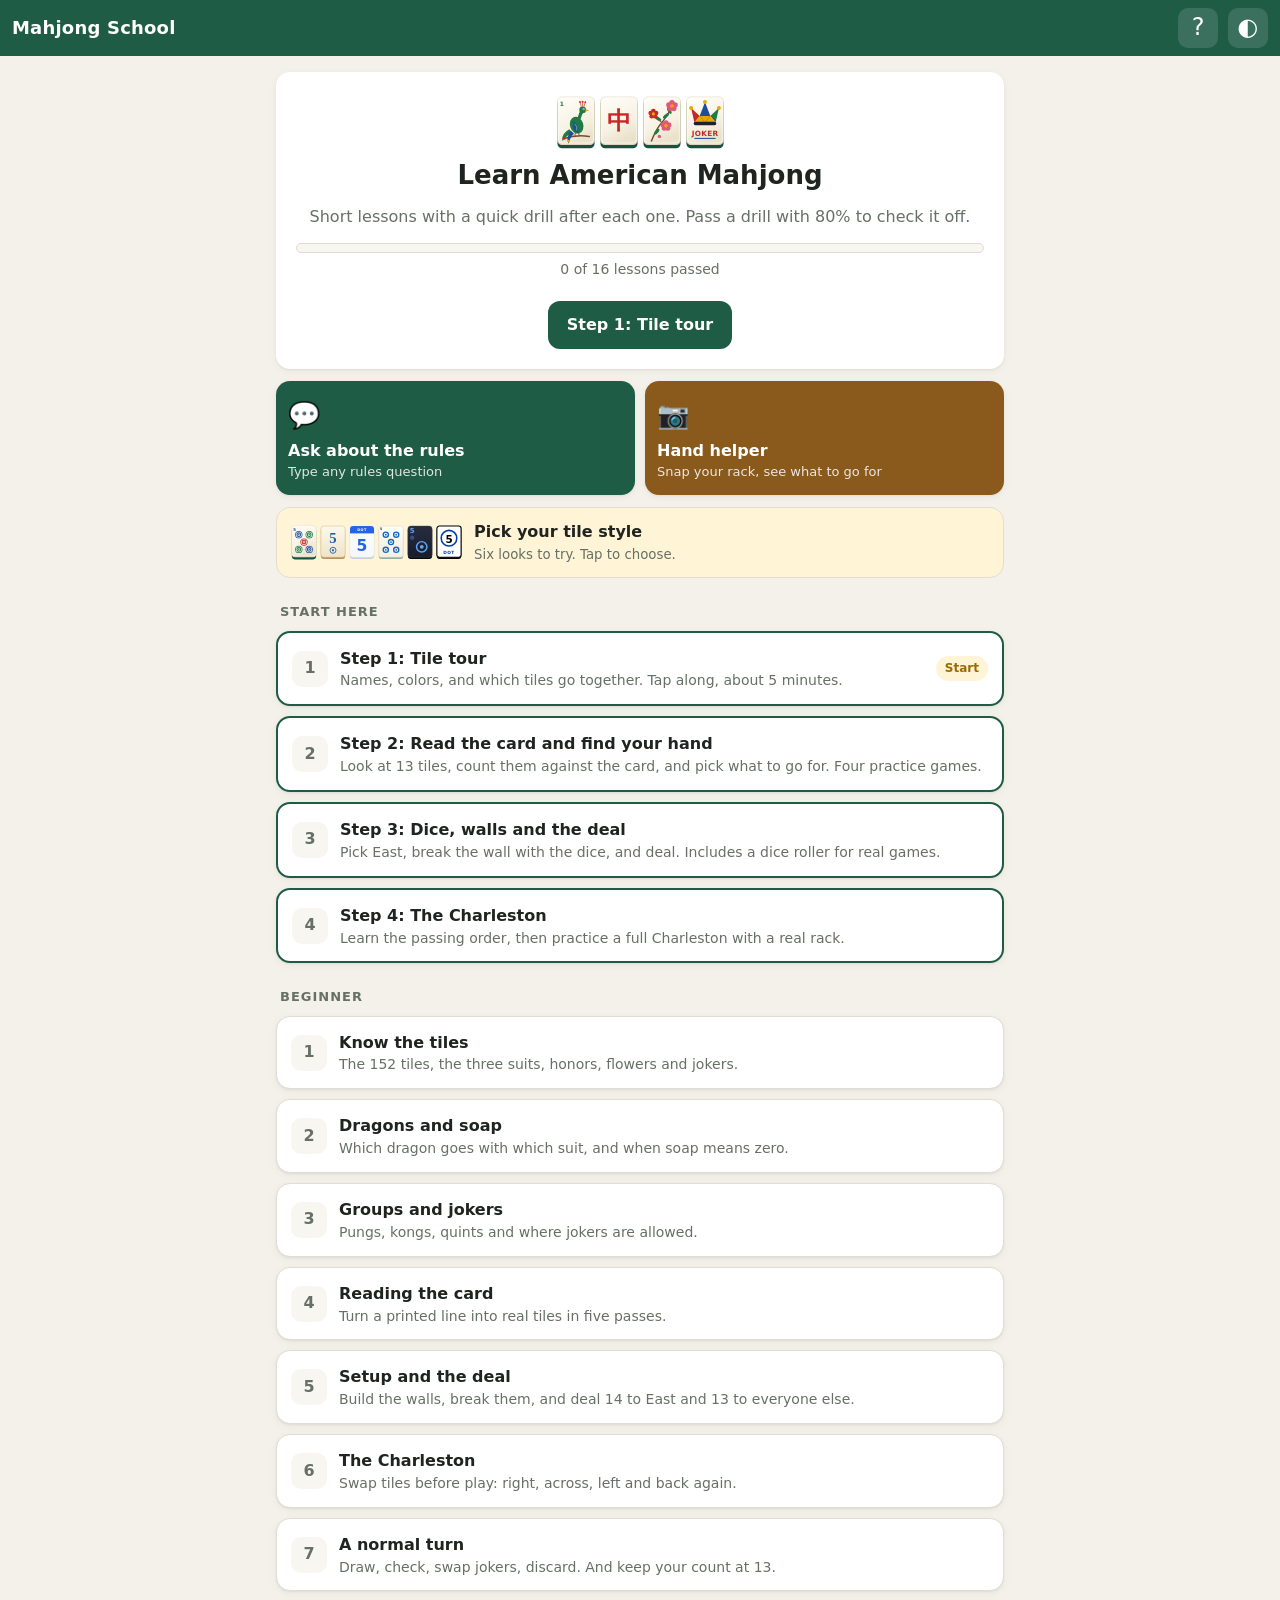
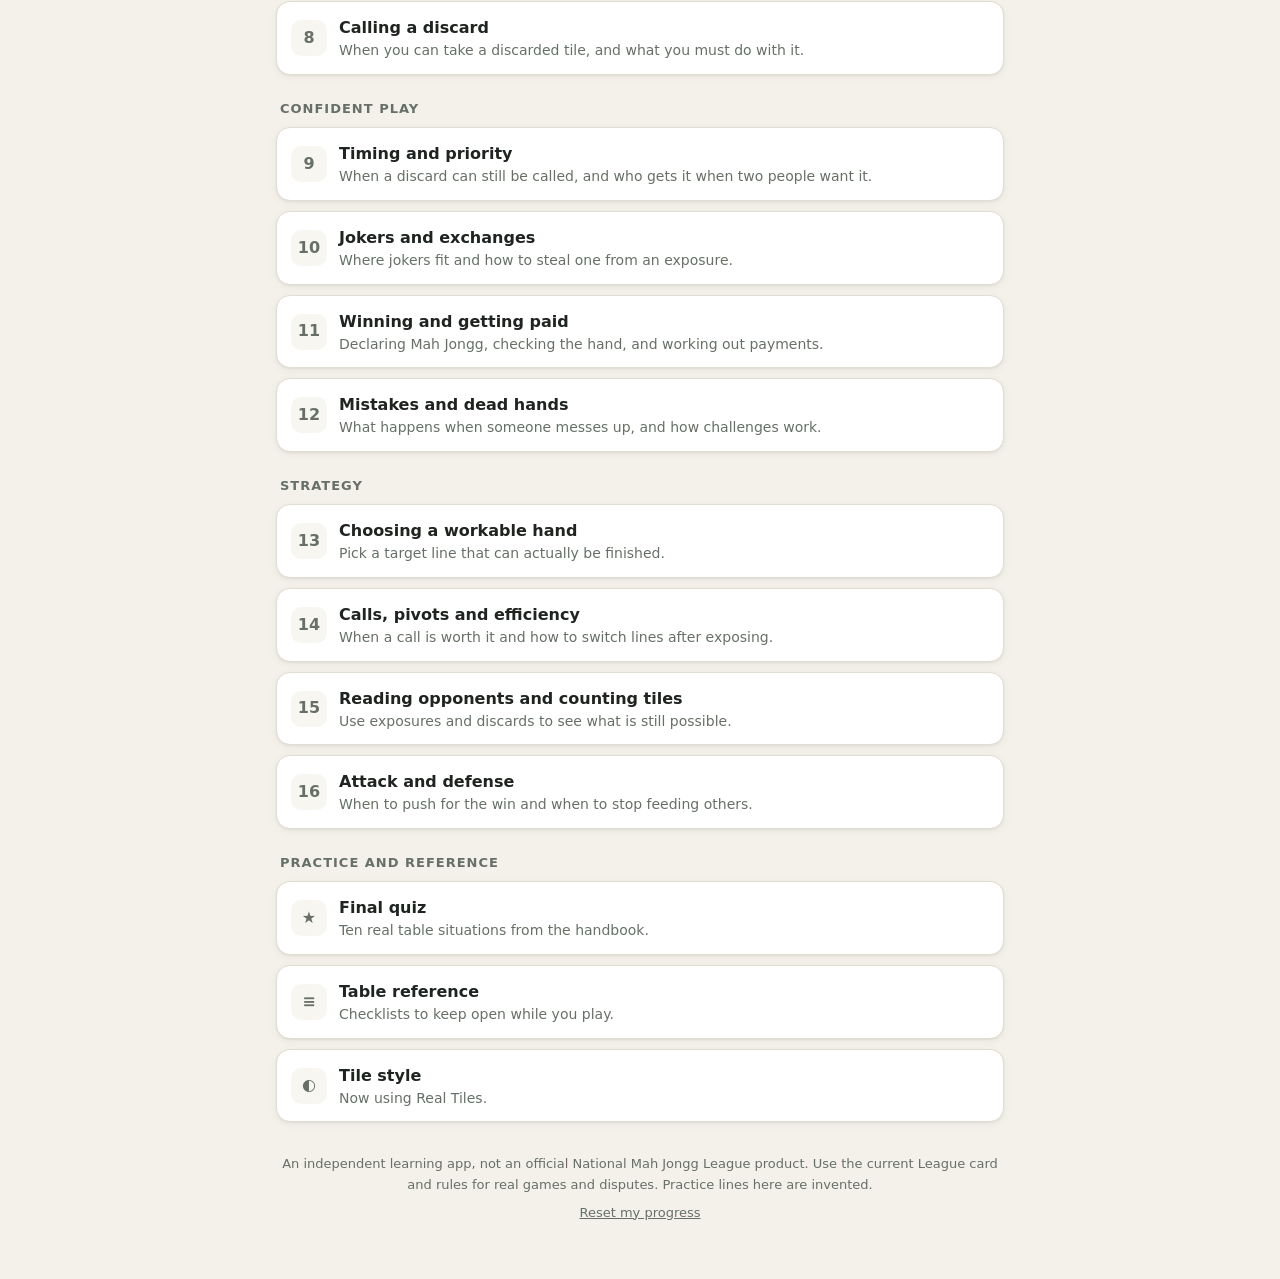
==== commit 58bf511a: "Add files via upload" ====
--- a/index.html
+++ b/index.html
@@ -18,6 +18,7 @@
   <header class="bar">
     <button id="back" class="icon-btn" aria-label="Back" hidden>‹</button>
     <a href="#/" class="brand">Mahjong School</a>
+    <a href="#/ask" class="icon-btn" aria-label="Ask about the rules">?</a>
     <a href="#/tiles" class="icon-btn" aria-label="Tile style">◐</a>
   </header>
   <main id="app"></main>
@@ -26,6 +27,8 @@
   <script src="js/drills.js"></script>
   <script src="js/card.js"></script>
   <script src="js/steps.js"></script>
+  <script src="js/ask.js"></script>
+  <script src="js/helper.js"></script>
   <script src="js/app.js"></script>
 </body>
 </html>
--- a/css/style.css
+++ b/css/style.css
@@ -463,3 +463,77 @@
 .fitbar b { font-size: 18px; color: var(--felt); }
 .fitbar small { color: var(--muted); width: 100%; text-align: center; }
 .fitbar.big b { font-size: 26px; }
+
+/* ---------- wall direction ---------- */
+.dirpair { display: grid; grid-template-columns: 1fr 1fr; gap: 10px; margin: 10px 0; }
+.dirpair figure { margin: 0; text-align: center; }
+.dirpair figcaption { font-size: 13px; line-height: 1.35; }
+.dirsvg { width: 100%; height: auto; max-width: 220px; }
+.wallorder li { margin: .35em 0; }
+.wallnote { background: var(--warn-bg); border-radius: 10px; padding: 8px 12px; margin: 10px 0 0; font-size: 15px; text-align: center; }
+.seatbtns.three { grid-template-columns: repeat(3, 1fr); }
+.seatbtns.three .opt { font-size: 14px; }
+
+/* ---------- Ask about the rules ---------- */
+.askcard { display: flex; align-items: center; gap: 12px; margin-top: 12px; padding: 14px; text-decoration: none; background: var(--felt); color: #fff; border-radius: var(--radius); box-shadow: var(--shadow); }
+.askcard small { display: block; opacity: .85; font-size: 14px; }
+.askicon { font-size: 26px; }
+.askgo { margin-left: auto; font-size: 28px; opacity: .8; }
+.icon-btn + .icon-btn { margin-left: 2px; }
+.ask { display: flex; flex-direction: column; min-height: calc(100vh - 110px); }
+.askhead h1 { font-size: 26px; margin-bottom: 2px; }
+.askhead .small { margin-top: 0; }
+.chat { flex: 1; display: flex; flex-direction: column; gap: 10px; padding: 8px 0 90px; }
+.msg { max-width: 88%; padding: 10px 14px; border-radius: 16px; line-height: 1.5; font-size: 16px; }
+.msg.me { align-self: flex-end; background: var(--felt); color: #fff; border-bottom-right-radius: 4px; }
+.msg.bot { align-self: flex-start; background: var(--surface); border: 1px solid var(--line); border-bottom-left-radius: 4px; box-shadow: var(--shadow); }
+.msg.bot .tile-row { display: flex; margin: 6px 0; }
+.msg.typing { display: flex; gap: 4px; padding: 14px; }
+.msg.typing span { width: 8px; height: 8px; border-radius: 50%; background: var(--muted); animation: blink 1s infinite; }
+.msg.typing span:nth-child(2) { animation-delay: .15s; } .msg.typing span:nth-child(3) { animation-delay: .3s; }
+@keyframes blink { 0%, 100% { opacity: .25; } 50% { opacity: 1; } }
+.asklink { display: inline-block; margin-top: 6px; font-weight: 700; color: var(--felt); }
+.srcline { margin: 0 0 4px; font-size: 13px; color: var(--muted); }
+.relq { margin: 10px 0 4px; }
+.askchips { display: flex; flex-wrap: wrap; gap: 6px; margin-top: 8px; }
+.chipq { font: inherit; font-size: 14px; background: var(--surface2); border: 1px solid var(--line); color: var(--ink); border-radius: 99px; padding: 7px 12px; cursor: pointer; text-align: left; }
+.askbar { position: sticky; bottom: 0; display: flex; gap: 8px; padding: 10px 0 calc(10px + env(safe-area-inset-bottom)); background: linear-gradient(to top, var(--bg) 80%, transparent); }
+.askbar input { flex: 1; min-width: 0; font: inherit; font-size: 16px; padding: 12px 14px; border-radius: 12px; border: 1.5px solid var(--line); background: var(--surface); color: var(--ink); }
+.askbar input:focus { outline: none; border-color: var(--felt); }
+
+/* ---------- tools row + hand helper ---------- */
+.tools { display: grid; grid-template-columns: 1fr 1fr; gap: 10px; margin-top: 12px; }
+.tools .askcard { margin-top: 0; flex-direction: column; align-items: flex-start; gap: 4px; padding: 14px 12px; }
+.tools .askcard small { font-size: 13px; line-height: 1.3; }
+.askcard.alt { background: #8a5a1c; }
+@media (prefers-color-scheme: dark) { .askcard.alt { background: #7a4f19; } }
+.photodrop { display: flex; flex-direction: column; align-items: center; gap: 4px; padding: 18px 12px; border: 2px dashed var(--line); border-radius: 14px; cursor: pointer; text-align: center; }
+.photodrop small { color: var(--muted); }
+.phicon { font-size: 34px; }
+.photobox img { display: block; width: 100%; max-height: 190px; object-fit: contain; border-radius: 10px; background: #000; }
+.photobox.big img { max-height: 70vh; }
+.photobtns { display: flex; justify-content: space-between; }
+.photosec.has { position: sticky; top: calc(56px + env(safe-area-inset-top)); z-index: 4; padding: 10px; }
+.rackhead { display: flex; justify-content: space-between; align-items: center; }
+.rackhead h3 { margin: 0; }
+.rcount { font-size: 14px; background: var(--warn-bg); color: var(--warn); border-radius: 99px; padding: 2px 10px; margin-left: 6px; }
+.rcount.ok { background: var(--ok-bg); color: var(--ok); }
+.myrack { display: flex; flex-wrap: wrap; gap: 3px; min-height: 52px; margin: 8px 0; align-items: center; }
+.myrack .rt { background: none; border: 0; padding: 0; cursor: pointer; }
+.padlabel { font-size: 12px; text-transform: uppercase; letter-spacing: .6px; color: var(--muted); margin: 12px 0 4px; }
+.pad { display: grid; grid-template-columns: repeat(9, 1fr); gap: 3px; }
+.padt { position: relative; background: none; border: 0; padding: 0; cursor: pointer; border-radius: 6px; }
+.padt svg { width: 100%; height: auto; display: block; }
+.padt:active { transform: scale(.94); }
+.padt i { position: absolute; top: -5px; right: -4px; background: var(--felt); color: #fff; font-style: normal; font-size: 11px; font-weight: 800; border-radius: 99px; min-width: 18px; height: 18px; line-height: 18px; text-align: center; }
+.resultsec { background: color-mix(in srgb, var(--felt) 10%, var(--surface)); border-color: var(--felt); }
+.resultsec .hl { color: var(--felt); }
+.catbars { display: grid; gap: 6px; }
+.catbar { display: grid; grid-template-columns: 130px 1fr 26px; align-items: center; gap: 8px; font-size: 14px; }
+.cbtrack { height: 12px; background: var(--surface2); border-radius: 99px; overflow: hidden; border: 1px solid var(--line); }
+.cbtrack i { display: block; height: 100%; background: var(--muted); border-radius: 99px; opacity: .55; }
+.catbar.top .cbtrack i { background: var(--felt); opacity: 1; }
+.catbar.top .cbname { font-weight: 800; }
+.catbar b { text-align: right; }
+
+@media (max-width: 500px) { .photobox img { max-height: 140px; } .photobox.big img { max-height: 60vh; } }
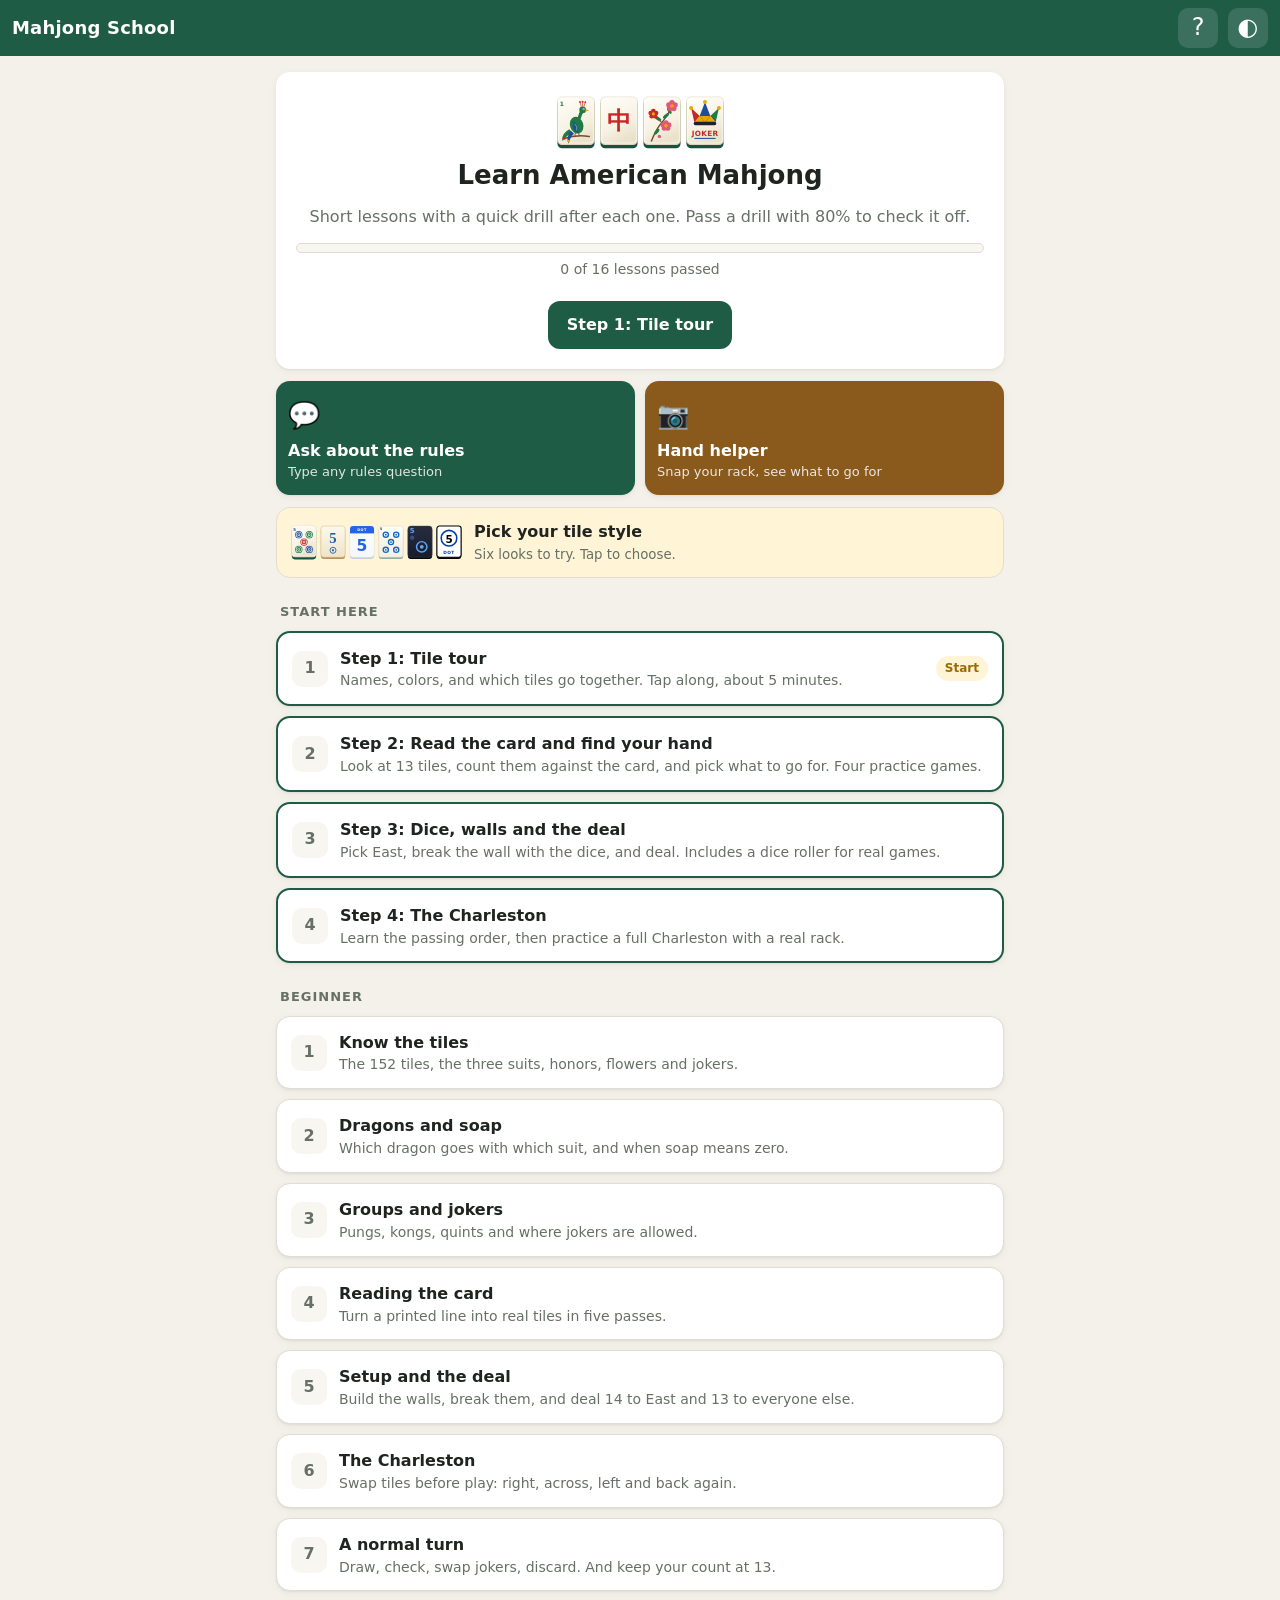
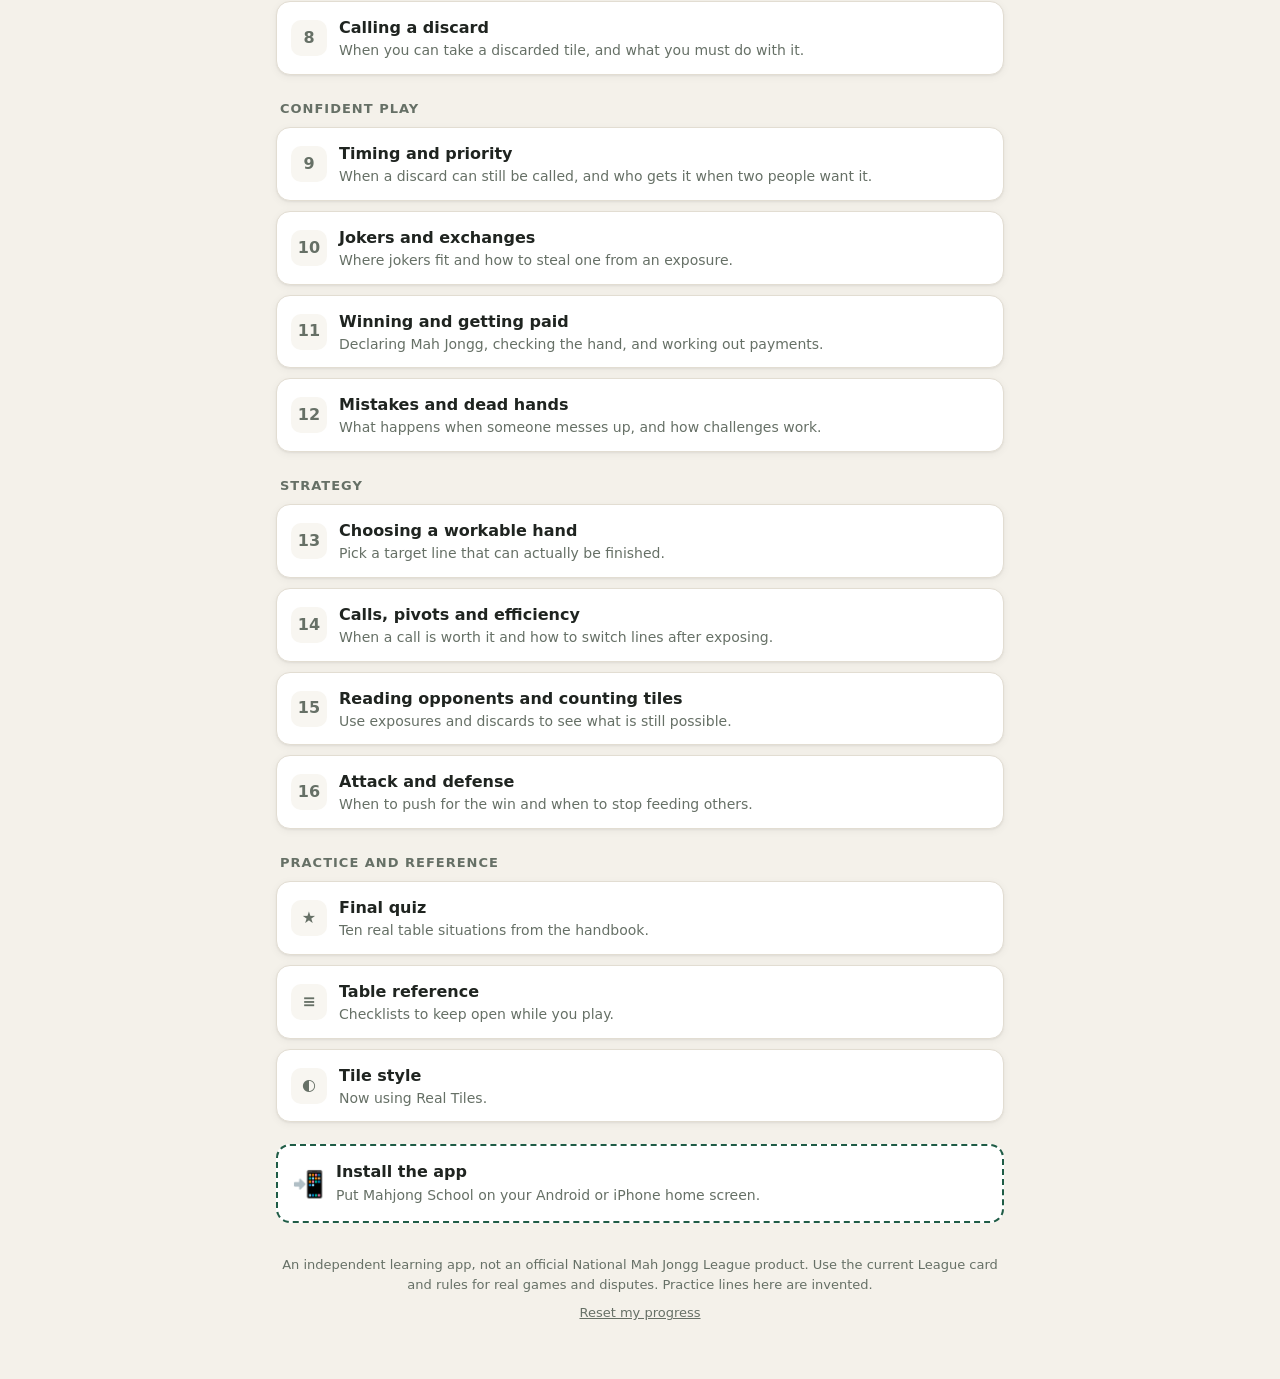
==== commit c378e6e9: "Add files via upload" ====
--- a/index.html
+++ b/index.html
@@ -11,7 +11,7 @@
   <meta name="apple-mobile-web-app-title" content="Mahjong School">
   <link rel="manifest" href="manifest.webmanifest">
   <link rel="icon" href="icon.svg" type="image/svg+xml">
-  <link rel="apple-touch-icon" href="icon.svg">
+  <link rel="apple-touch-icon" href="icons/apple-touch-icon.png">
   <link rel="stylesheet" href="css/style.css">
 </head>
 <body>
--- a/css/style.css
+++ b/css/style.css
@@ -537,3 +537,7 @@
 .catbar b { text-align: right; }
 
 @media (max-width: 500px) { .photobox img { max-height: 140px; } .photobox.big img { max-height: 60vh; } }
+
+.installcard { display: flex; gap: 12px; align-items: center; margin-top: 22px; padding: 14px; background: var(--surface); border: 2px dashed var(--felt); border-radius: var(--radius); text-decoration: none; }
+.installcard > span:first-child { font-size: 26px; }
+.installcard small { display: block; color: var(--muted); font-size: 14px; }
